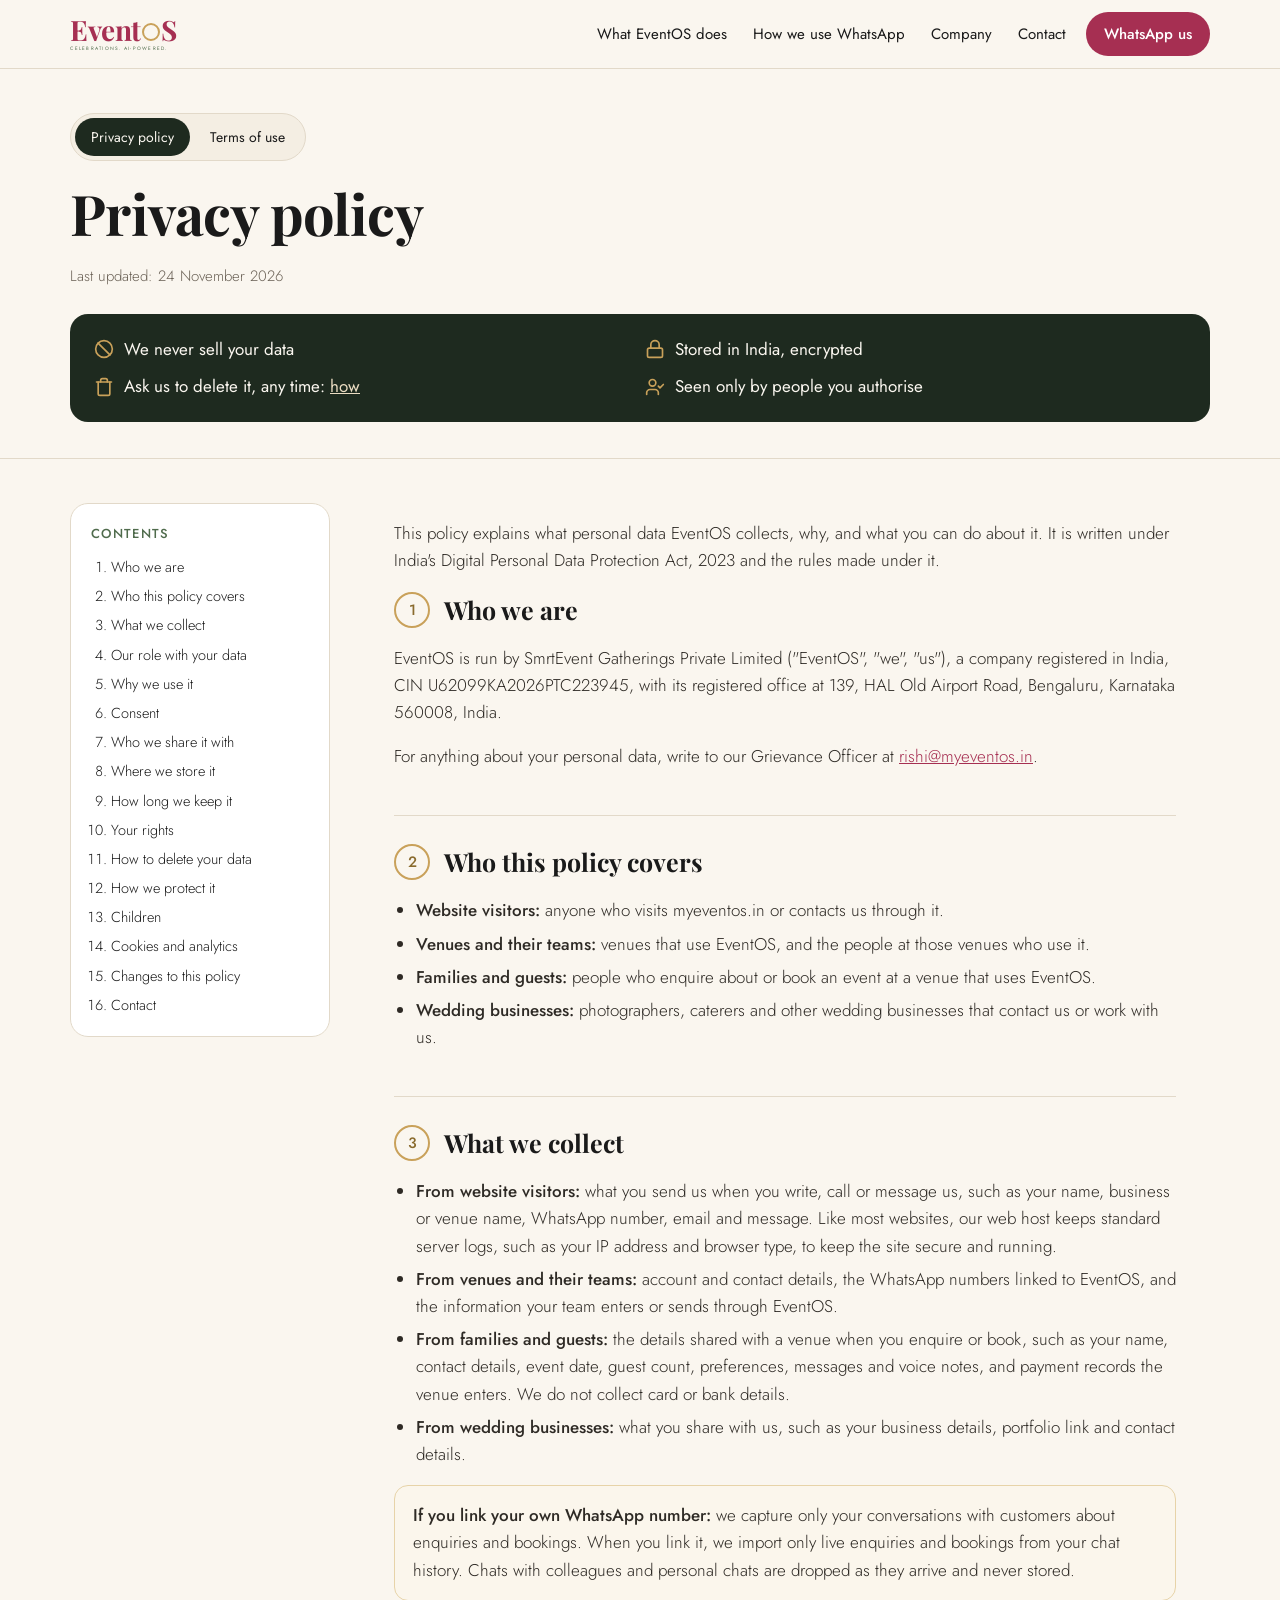
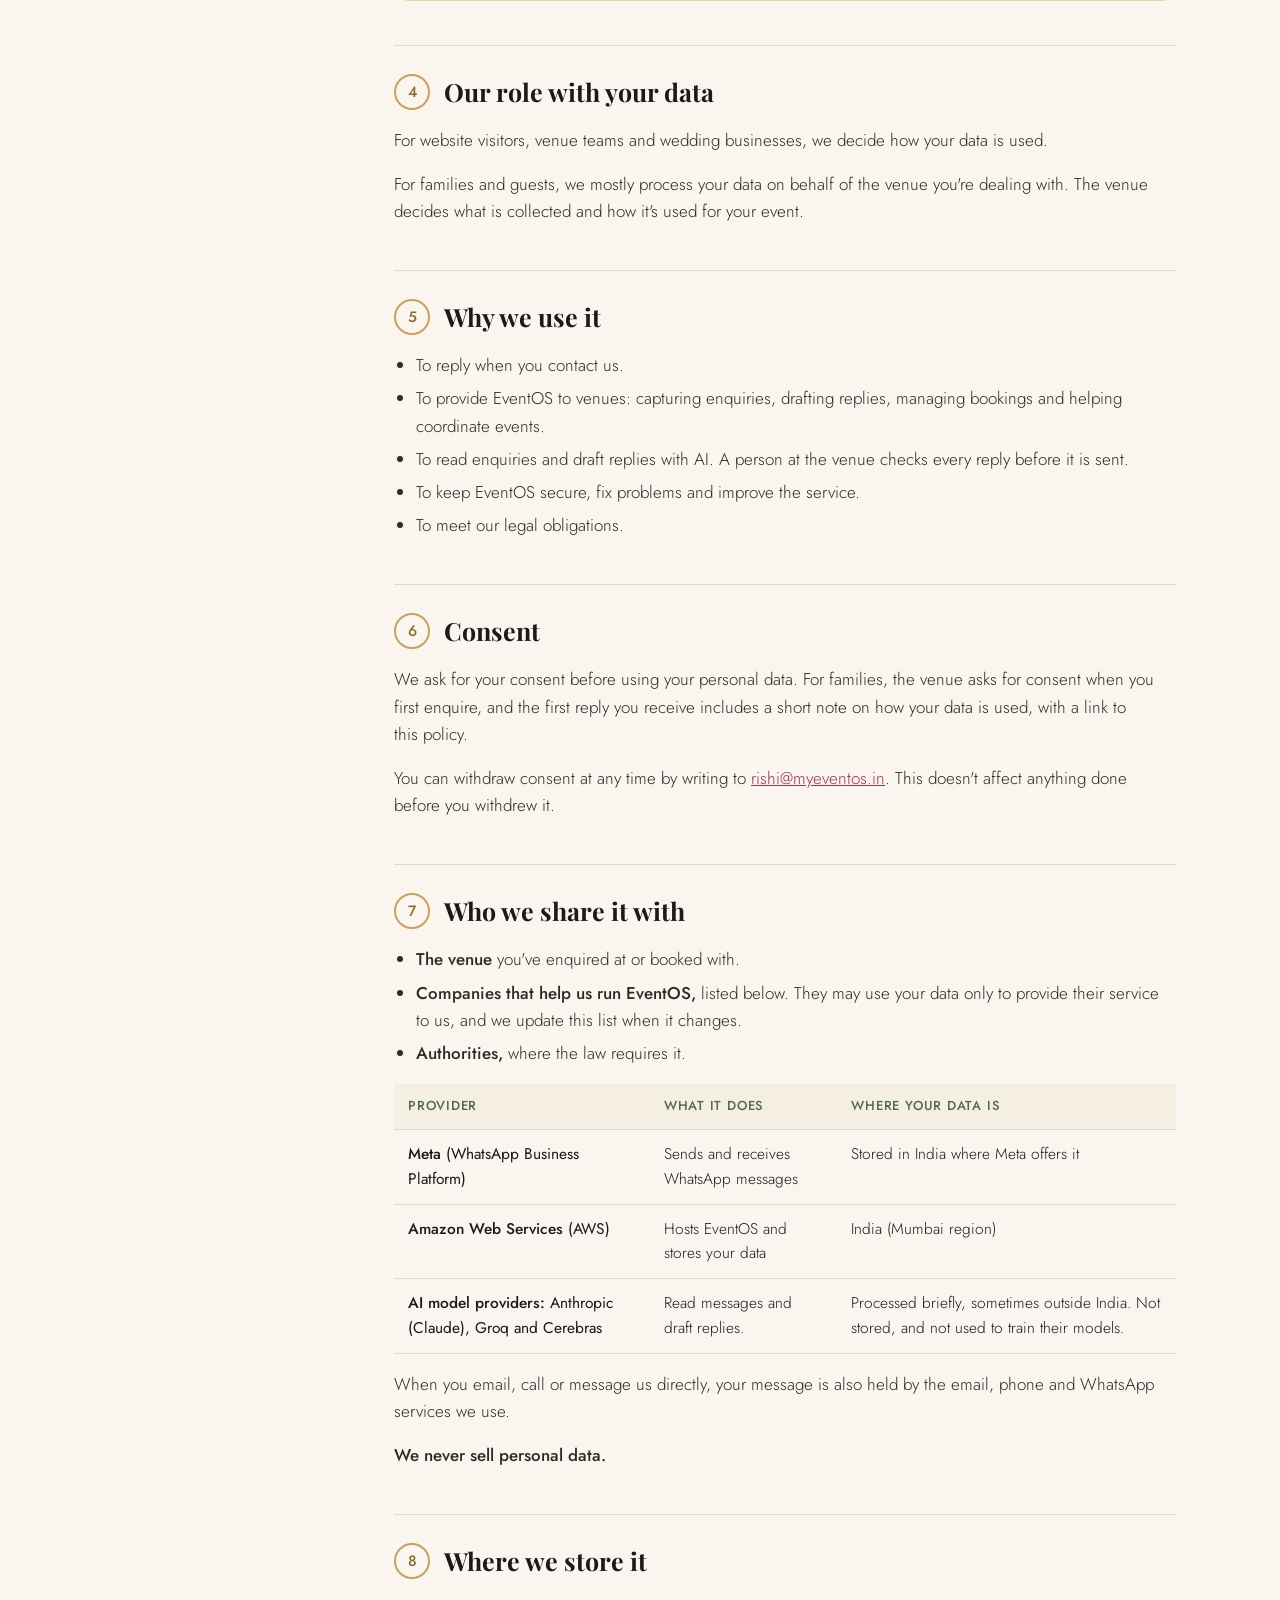
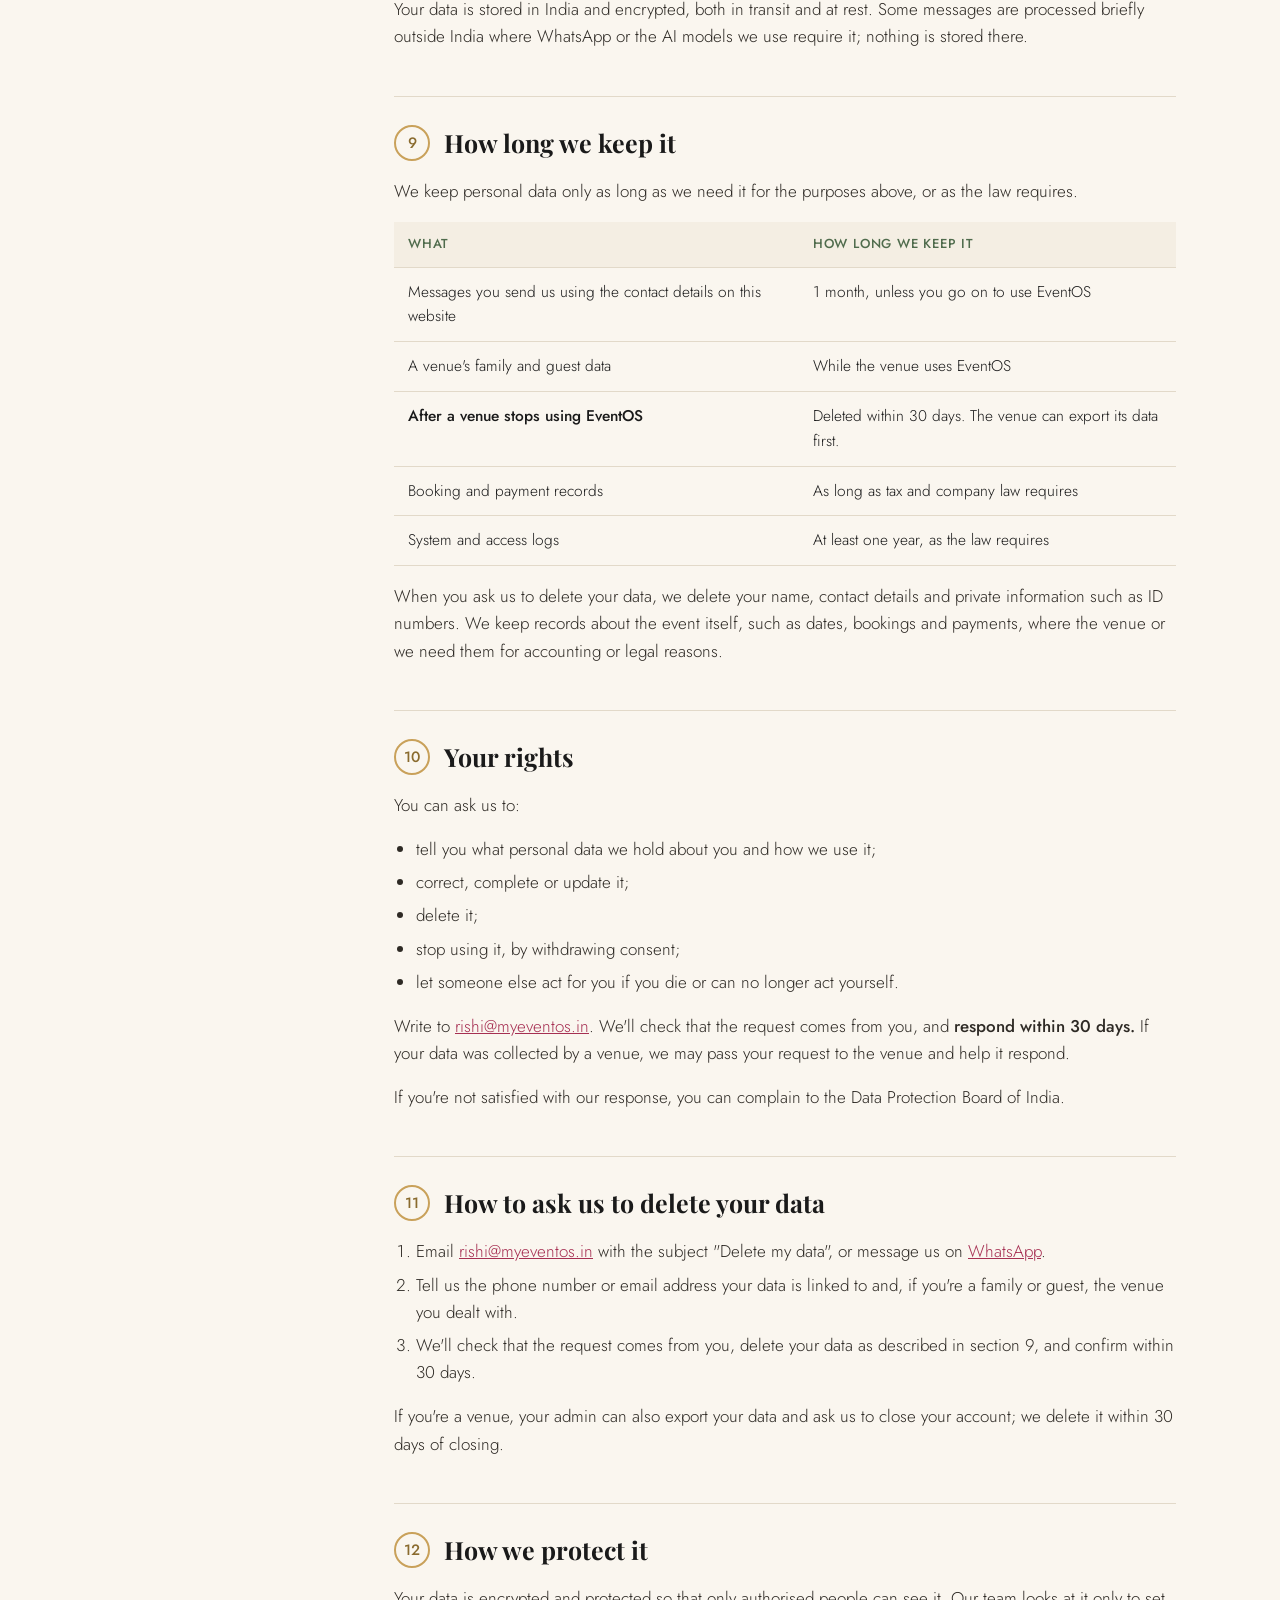
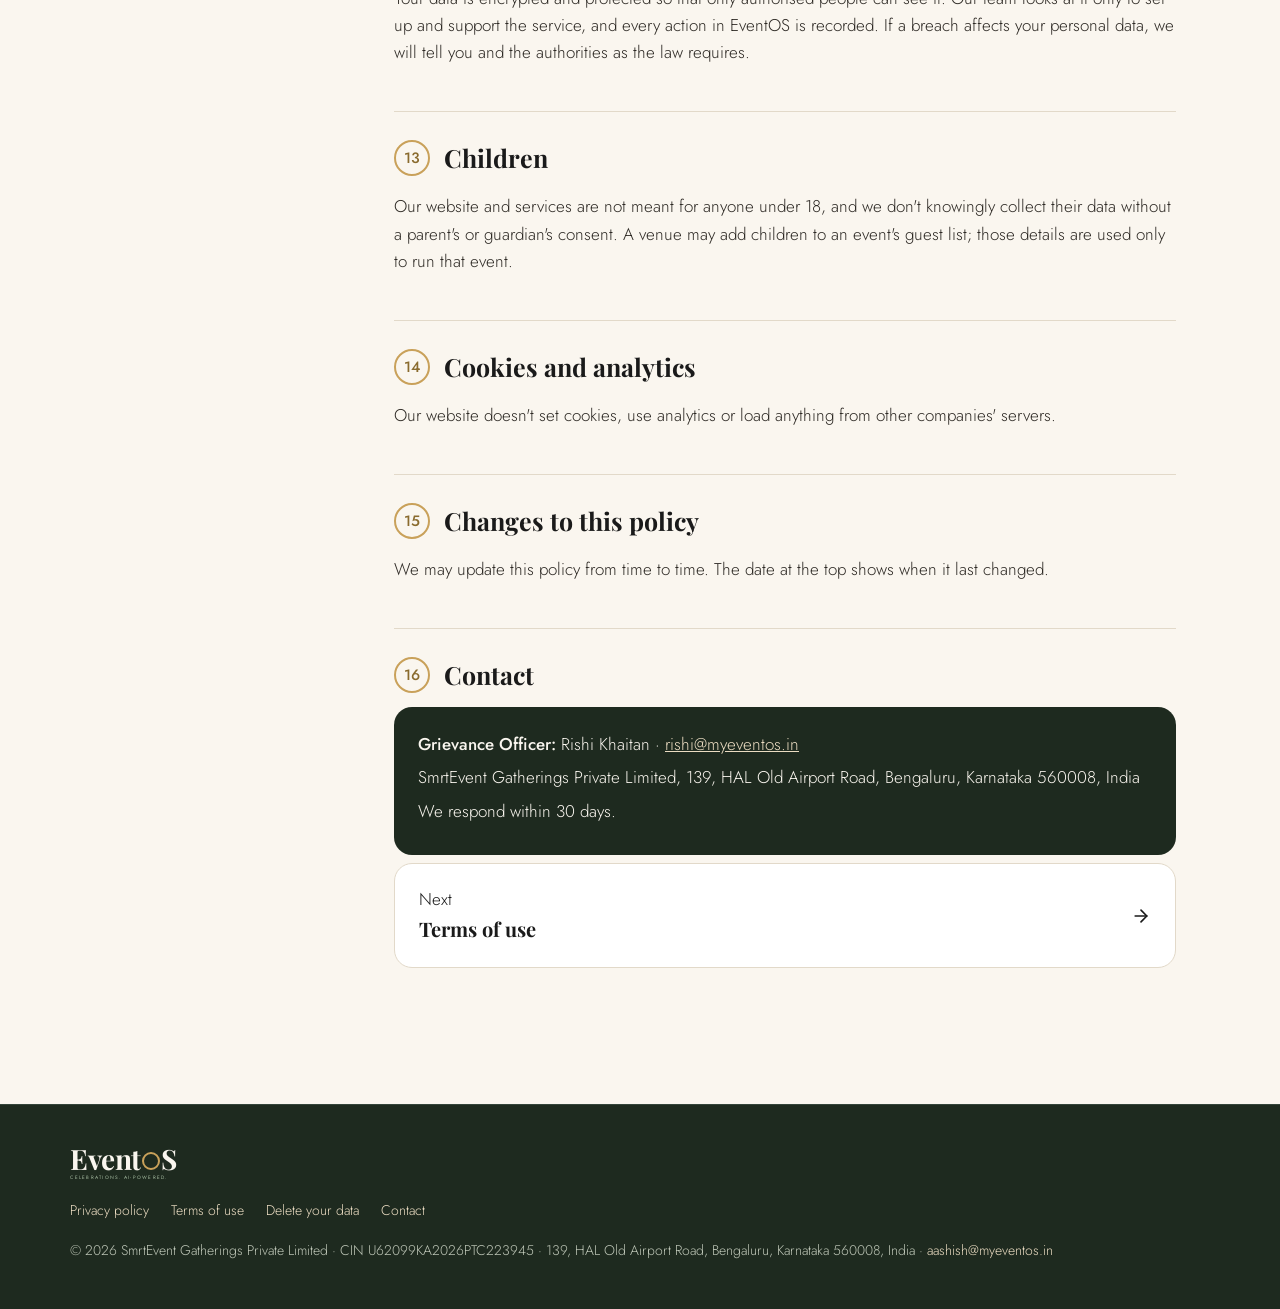
==== privacy/index.html @ e32c4abf "feat: replace the stealth page with the full company site Adds the approved site: a new home page, a" ====
<!doctype html>
<html lang="en-IN">
<head>
<meta charset="utf-8">
<meta name="viewport" content="width=device-width, initial-scale=1">
<title>Privacy policy — EventOS</title>
<meta name="description" content="How EventOS, run by SmrtEvent Gatherings Private Limited, collects, uses, stores and deletes personal data, and how to ask us to delete yours.">
<link rel="canonical" href="https://myeventos.in/privacy/">
<meta name="theme-color" content="#FAF6EF">
<meta property="og:type" content="website">
<meta property="og:site_name" content="EventOS">
<meta property="og:title" content="Privacy policy — EventOS">
<meta property="og:description" content="How EventOS, run by SmrtEvent Gatherings Private Limited, collects, uses, stores and deletes personal data, and how to ask us to delete yours.">
<meta property="og:url" content="https://myeventos.in/privacy/">
<meta property="og:image" content="https://myeventos.in/assets/share.png">
<meta property="og:image:width" content="1200">
<meta property="og:image:height" content="630">
<meta name="twitter:card" content="summary_large_image">
<link rel="icon" href="../assets/favicon.svg" type="image/svg+xml">
<link rel="icon" href="../assets/favicon-32.png" type="image/png" sizes="32x32">
<link rel="apple-touch-icon" href="../assets/apple-touch-icon.png">
<link rel="stylesheet" href="../assets/eventos.css">
</head>
<body>
<a class="skip" href="#main">Skip to content</a>
<header class="hdr">
  <div class="wrap">
    <a class="wm" href="../index.html" aria-label="EventOS home"><span class="wm-word">Event<span class="ring" aria-hidden="true"></span>S</span><span class="wm-tag">CELEBRATIONS. AI-POWERED.</span></a>
    <nav class="nav" aria-label="Main"><a href="../index.html#what">What EventOS does</a><a href="../index.html#whatsapp">How we use WhatsApp</a><a href="../index.html#company">Company</a><a href="../index.html#contact">Contact</a></nav>
    <a class="btn" href="https://wa.me/919819305574">WhatsApp us</a>
  </div>
  <nav class="mnav" aria-label="Main, small screens"><div class="wrap"><a href="../index.html#what">What EventOS does</a><a href="../index.html#whatsapp">How we use WhatsApp</a><a href="../index.html#company">Company</a><a href="../index.html#contact">Contact</a></div></nav>
</header>

<main id="main">
  <section class="lhero">
    <div class="wrap">
      <nav class="switch" aria-label="Legal pages"><a href="../privacy/index.html" aria-current="page">Privacy policy</a><a href="../terms/index.html">Terms of use</a></nav>
      <h1 class="h1">Privacy policy</h1>
      <p class="updated">Last updated: 24 November 2026</p>
      <ul class="glance" aria-label="At a glance">
        <li><svg class="i" viewBox="0 0 24 24" aria-hidden="true"><circle cx="12" cy="12" r="10"/><path d="m4.9 4.9 14.2 14.2"/></svg>We never sell your data</li>
        <li><svg class="i" viewBox="0 0 24 24" aria-hidden="true"><rect width="18" height="11" x="3" y="11" rx="2" ry="2"/><path d="M7 11V7a5 5 0 0 1 10 0v4"/></svg>Stored in India, encrypted</li>
        <li><svg class="i" viewBox="0 0 24 24" aria-hidden="true"><path d="M3 6h18"/><path d="M19 6v14c0 1-1 2-2 2H7c-1 0-2-1-2-2V6"/><path d="M8 6V4c0-1 1-2 2-2h4c1 0 2 1 2 2v2"/></svg><span>Ask us to delete it, any time: <a href="#delete" style="color:var(--sand)">how</a></span></li>
        <li><svg class="i" viewBox="0 0 24 24" aria-hidden="true"><path d="M16 21v-2a4 4 0 0 0-4-4H6a4 4 0 0 0-4 4v2"/><circle cx="9" cy="7" r="4"/><polyline points="16 11 18 13 22 9"/></svg>Seen only by people you authorise</li>
      </ul>
    </div>
  </section>

  <div class="wrap lbody">
    <nav class="toc" aria-label="Contents">
      <h2>Contents</h2>
      <ol>
        <li><a href="#who">Who we are</a></li>
        <li><a href="#covers">Who this policy covers</a></li>
        <li><a href="#collect">What we collect</a></li>
        <li><a href="#role">Our role with your data</a></li>
        <li><a href="#why">Why we use it</a></li>
        <li><a href="#consent">Consent</a></li>
        <li><a href="#share">Who we share it with</a></li>
        <li><a href="#where">Where we store it</a></li>
        <li><a href="#keep">How long we keep it</a></li>
        <li><a href="#rights">Your rights</a></li>
        <li><a href="#delete">How to delete your data</a></li>
        <li><a href="#protect">How we protect it</a></li>
        <li><a href="#children">Children</a></li>
        <li><a href="#cookies">Cookies and analytics</a></li>
        <li><a href="#changes">Changes to this policy</a></li>
        <li><a href="#contact">Contact</a></li>
      </ol>
    </nav>

    <article class="doc">
      <p>This policy explains what personal data EventOS collects, why, and what you can do about it. It is written under India's Digital Personal Data Protection Act, 2023 and the rules made under it.</p>

      <section id="who">
        <h2><span class="n">1</span>Who we are</h2>
        <p>EventOS is run by SmrtEvent Gatherings Private Limited ("EventOS", "we", "us"), a company registered in India, CIN U62099KA2026PTC223945, with its registered office at 139, HAL Old Airport Road, Bengaluru, Karnataka 560008, India.</p>
        <p>For anything about your personal data, write to our Grievance Officer at <a href="mailto:rishi@myeventos.in">rishi@myeventos.in</a>.</p>
      </section>

      <section id="covers">
        <h2><span class="n">2</span>Who this policy covers</h2>
        <ul>
          <li><b>Website visitors:</b> anyone who visits myeventos.in or contacts us through it.</li>
          <li><b>Venues and their teams:</b> venues that use EventOS, and the people at those venues who use it.</li>
          <li><b>Families and guests:</b> people who enquire about or book an event at a venue that uses EventOS.</li>
          <li><b>Wedding businesses:</b> photographers, caterers and other wedding businesses that contact us or work with us.</li>
        </ul>
      </section>

      <section id="collect">
        <h2><span class="n">3</span>What we collect</h2>
        <ul>
          <li><b>From website visitors:</b> what you send us when you write, call or message us, such as your name, business or venue name, WhatsApp number, email and message. Like most websites, our web host keeps standard server logs, such as your IP address and browser type, to keep the site secure and running.</li>
          <li><b>From venues and their teams:</b> account and contact details, the WhatsApp numbers linked to EventOS, and the information your team enters or sends through EventOS.</li>
          <li><b>From families and guests:</b> the details shared with a venue when you enquire or book, such as your name, contact details, event date, guest count, preferences, messages and voice notes, and payment records the venue enters. We do not collect card or bank details.</li>
          <li><b>From wedding businesses:</b> what you share with us, such as your business details, portfolio link and contact details.</li>
        </ul>
        <div class="note"><p style="margin:0"><b>If you link your own WhatsApp number:</b> we capture only your conversations with customers about enquiries and bookings. When you link it, we import only live enquiries and bookings from your chat history. Chats with colleagues and personal chats are dropped as they arrive and never stored.</p></div>
      </section>

      <section id="role">
        <h2><span class="n">4</span>Our role with your data</h2>
        <p>For website visitors, venue teams and wedding businesses, we decide how your data is used.</p>
        <p>For families and guests, we mostly process your data on behalf of the venue you're dealing with. The venue decides what is collected and how it's used for your event.</p>
      </section>

      <section id="why">
        <h2><span class="n">5</span>Why we use it</h2>
        <ul>
          <li>To reply when you contact us.</li>
          <li>To provide EventOS to venues: capturing enquiries, drafting replies, managing bookings and helping coordinate events.</li>
          <li>To read enquiries and draft replies with AI. A person at the venue checks every reply before it is sent.</li>
          <li>To keep EventOS secure, fix problems and improve the service.</li>
          <li>To meet our legal obligations.</li>
        </ul>
      </section>

      <section id="consent">
        <h2><span class="n">6</span>Consent</h2>
        <p>We ask for your consent before using your personal data. For families, the venue asks for consent when you first enquire, and the first reply you receive includes a short note on how your data is used, with a link to this policy.</p>
        <p>You can withdraw consent at any time by writing to <a href="mailto:rishi@myeventos.in">rishi@myeventos.in</a>. This doesn't affect anything done before you withdrew it.</p>
      </section>

      <section id="share">
        <h2><span class="n">7</span>Who we share it with</h2>
        <ul>
          <li><b>The venue</b> you've enquired at or booked with.</li>
          <li><b>Companies that help us run EventOS,</b> listed below. They may use your data only to provide their service to us, and we update this list when it changes.</li>
          <li><b>Authorities,</b> where the law requires it.</li>
        </ul>
        <table class="tbl">
          <thead><tr><th scope="col">Provider</th><th scope="col">What it does</th><th scope="col">Where your data is</th></tr></thead>
          <tbody>
            <tr><th scope="row" data-l="Provider"><b>Meta</b> (WhatsApp Business Platform)</th><td data-l="What it does">Sends and receives WhatsApp messages</td><td data-l="Where your data is">Stored in India where Meta offers it</td></tr>
            <tr><th scope="row" data-l="Provider"><b>Amazon Web Services</b> (AWS)</th><td data-l="What it does">Hosts EventOS and stores your data</td><td data-l="Where your data is">India (Mumbai region)</td></tr>
            <tr><th scope="row" data-l="Provider"><b>AI model providers:</b> Anthropic (Claude), Groq and Cerebras</th><td data-l="What it does">Read messages and draft replies.</td><td data-l="Where your data is">Processed briefly, sometimes outside India. Not stored, and not used to train their models.</td></tr>
          </tbody>
        </table>
        <p>When you email, call or message us directly, your message is also held by the email, phone and WhatsApp services we use.</p>
        <p class="hl">We never sell personal data.</p>
      </section>

      <section id="where">
        <h2><span class="n">8</span>Where we store it</h2>
        <p>Your data is stored in India and encrypted, both in transit and at rest. Some messages are processed briefly outside India where WhatsApp or the AI models we use require it; nothing is stored there.</p>
      </section>

      <section id="keep">
        <h2><span class="n">9</span>How long we keep it</h2>
        <p>We keep personal data only as long as we need it for the purposes above, or as the law requires.</p>
        <table class="tbl">
          <thead><tr><th scope="col">What</th><th scope="col">How long we keep it</th></tr></thead>
          <tbody>
            <tr><td data-l="What">Messages you send us using the contact details on this website</td><td data-l="How long">1 month, unless you go on to use EventOS</td></tr>
            <tr><td data-l="What">A venue's family and guest data</td><td data-l="How long">While the venue uses EventOS</td></tr>
            <tr><td data-l="What"><b>After a venue stops using EventOS</b></td><td data-l="How long">Deleted within 30 days. The venue can export its data first.</td></tr>
            <tr><td data-l="What">Booking and payment records</td><td data-l="How long">As long as tax and company law requires</td></tr>
            <tr><td data-l="What">System and access logs</td><td data-l="How long">At least one year, as the law requires</td></tr>
          </tbody>
        </table>
        <p>When you ask us to delete your data, we delete your name, contact details and private information such as ID numbers. We keep records about the event itself, such as dates, bookings and payments, where the venue or we need them for accounting or legal reasons.</p>
      </section>

      <section id="rights">
        <h2><span class="n">10</span>Your rights</h2>
        <p>You can ask us to:</p>
        <ul>
          <li>tell you what personal data we hold about you and how we use it;</li>
          <li>correct, complete or update it;</li>
          <li>delete it;</li>
          <li>stop using it, by withdrawing consent;</li>
          <li>let someone else act for you if you die or can no longer act yourself.</li>
        </ul>
        <p>Write to <a href="mailto:rishi@myeventos.in">rishi@myeventos.in</a>. We'll check that the request comes from you, and <b>respond within 30 days.</b> If your data was collected by a venue, we may pass your request to the venue and help it respond.</p>
        <p>If you're not satisfied with our response, you can complain to the Data Protection Board of India.</p>
      </section>

      <section id="delete">
        <h2><span class="n">11</span>How to ask us to delete your data</h2>
        <ol>
          <li>Email <a href="mailto:rishi@myeventos.in?subject=Delete%20my%20data">rishi@myeventos.in</a> with the subject "Delete my data", or message us on <a href="https://wa.me/919819305574">WhatsApp</a>.</li>
          <li>Tell us the phone number or email address your data is linked to and, if you're a family or guest, the venue you dealt with.</li>
          <li>We'll check that the request comes from you, delete your data as described in section 9, and confirm within 30 days.</li>
        </ol>
        <p>If you're a venue, your admin can also export your data and ask us to close your account; we delete it within 30 days of closing.</p>
      </section>

      <section id="protect">
        <h2><span class="n">12</span>How we protect it</h2>
        <p>Your data is encrypted and protected so that only authorised people can see it. Our team looks at it only to set up and support the service, and every action in EventOS is recorded. If a breach affects your personal data, we will tell you and the authorities as the law requires.</p>
      </section>

      <section id="children">
        <h2><span class="n">13</span>Children</h2>
        <p>Our website and services are not meant for anyone under 18, and we don't knowingly collect their data without a parent's or guardian's consent. A venue may add children to an event's guest list; those details are used only to run that event.</p>
      </section>

      <section id="cookies">
        <h2><span class="n">14</span>Cookies and analytics</h2>
        <p>Our website doesn't set cookies, use analytics or load anything from other companies' servers.</p>
      </section>

      <section id="changes">
        <h2><span class="n">15</span>Changes to this policy</h2>
        <p>We may update this policy from time to time. The date at the top shows when it last changed.</p>
      </section>

      <section id="contact">
        <h2><span class="n">16</span>Contact</h2>
        <div class="contact-card">
          <p><b>Grievance Officer:</b> Rishi Khaitan · <a href="mailto:rishi@myeventos.in">rishi@myeventos.in</a></p>
          <p>SmrtEvent Gatherings Private Limited, 139, HAL Old Airport Road, Bengaluru, Karnataka 560008, India</p>
          <p>We respond within 30 days.</p>
        </div>
        <a class="next" href="../terms/index.html"><span>Next<br><b>Terms of use</b></span><svg class="i" viewBox="0 0 24 24" aria-hidden="true"><path d="M5 12h14"/><path d="m12 5 7 7-7 7"/></svg></a>
      </section>
    </article>
  </div>
</main>

<footer class="ftr">
  <div class="wrap">
    <a class="wm" href="../index.html" aria-label="EventOS home"><span class="wm-word">Event<span class="ring" aria-hidden="true"></span>S</span><span class="wm-tag">CELEBRATIONS. AI-POWERED.</span></a>
    <nav aria-label="Legal"><a href="../privacy/index.html">Privacy policy</a><a href="../terms/index.html">Terms of use</a><a href="../privacy/index.html#delete">Delete your data</a><a href="../index.html#contact">Contact</a></nav>
    <p class="legal">© 2026 SmrtEvent Gatherings Private Limited · CIN U62099KA2026PTC223945 · 139, HAL Old Airport Road, Bengaluru, Karnataka 560008, India · <a href="mailto:aashish@myeventos.in">aashish@myeventos.in</a></p>
  </div>
</footer>
</body>
</html>
---- assets/eventos.css ----
/* EventOS minimal site (Meta verification version), 24 Nov 2026.
   Brand: eventos-brand skill. Components follow the approved Website v2 design. */
/* Brand fonts, self-hosted (SIL Open Font License 1.1; licences in assets/fonts) */
@font-face{font-family:"Jost";font-style:normal;font-weight:300;font-display:swap;src:url(fonts/jost-latin-300-normal.woff2) format("woff2")}
@font-face{font-family:"Jost";font-style:normal;font-weight:400;font-display:swap;src:url(fonts/jost-latin-400-normal.woff2) format("woff2")}
@font-face{font-family:"Jost";font-style:normal;font-weight:500;font-display:swap;src:url(fonts/jost-latin-500-normal.woff2) format("woff2")}
@font-face{font-family:"Playfair Display";font-style:normal;font-weight:700;font-display:swap;src:url(fonts/playfair-display-latin-700-normal.woff2) format("woff2")}
@font-face{font-family:"Playfair Display";font-style:italic;font-weight:700;font-display:swap;src:url(fonts/playfair-display-latin-700-italic.woff2) format("woff2")}
:root{--rose:#A62F52;--rose-press:#8A2744;--forest:#1E2A1F;--gold:#C9A15A;--gold-deep:#8A6B2E;--cream:#FAF6EF;--tint:#F4EEE3;--sage-deep:#4F6B4C;--sage-light:#A9BFA4;--ink:#1A1A1A;--stone:#6B6257;--stone-light:#BFC7B8;--border:#E2D9C9;--sand:#EBDCC2;--raised:#2C3B2C}
*{box-sizing:border-box}
html{scroll-behavior:smooth;scroll-padding-top:84px}
body{margin:0;background:var(--cream);color:var(--ink);font-family:Jost,system-ui,sans-serif;font-weight:300;font-size:17px;line-height:1.6;-webkit-font-smoothing:antialiased}
a{color:var(--rose)}a:hover{color:var(--rose-press)}
a:focus-visible,button:focus-visible{outline:3px solid var(--rose);outline-offset:3px}
b,strong{font-weight:500}
h1,h2,h3{text-wrap:balance}p{text-wrap:pretty}
.wrap{max-width:1180px;margin:0 auto;padding:0 20px}
.skip{position:absolute;left:-999px;top:8px;background:var(--forest);color:var(--cream);padding:10px 14px;border-radius:8px;z-index:200}
.skip:focus{left:8px}
.i{width:20px;height:20px;fill:none;stroke:currentColor;stroke-width:2;stroke-linecap:round;stroke-linejoin:round;flex:none}
.i16{width:16px;height:16px}

/* header and lockup (proportions from lockup-rose-tagline.svg) */
.hdr{position:sticky;top:0;z-index:100;background:rgba(250,246,239,.96);border-bottom:1px solid var(--border);backdrop-filter:blur(6px)}
.hdr .wrap{display:flex;align-items:center;gap:20px;min-height:68px}
.wm{display:inline-flex;flex-direction:column;align-items:flex-start;font-size:28px;text-decoration:none}
.wm-word{font-family:"Playfair Display",Georgia,serif;font-weight:700;font-size:1em;line-height:1;letter-spacing:-.015em;color:var(--rose);white-space:nowrap}
.wm .ring{display:inline-block;width:.658em;height:.658em;border:.105em solid var(--gold);border-radius:50%;margin:0 .039em;vertical-align:baseline}
.wm-tag{margin-top:.538em;padding-left:.058em;font-weight:400;font-size:.173em;line-height:1;letter-spacing:.26em;color:var(--sage-deep);white-space:nowrap}
.nav{display:none;gap:26px;margin-left:auto}
.nav a{color:var(--ink);text-decoration:none;font-weight:400;font-size:15px}
.nav a:hover{color:var(--rose)}
.btn{display:inline-flex;align-items:center;justify-content:center;gap:8px;min-height:44px;padding:0 18px;border-radius:999px;background:var(--rose);color:#fff;text-decoration:none;font-weight:500;font-size:15px;white-space:nowrap}
.btn:hover{background:var(--rose-press);color:#fff}
.hdr .btn{margin-left:auto}
.btn-lg{min-height:52px;padding:0 28px;font-size:16px}
.btn-ghost{background:transparent;color:var(--rose);border:1.5px solid var(--rose)}
.btn-ghost:hover{background:#FBEFF3;color:var(--rose-press)}
.btn-sand{background:var(--sand);color:var(--forest)}.btn-sand:hover{background:#fff;color:var(--forest)}
@media (min-width:900px){.nav{display:flex}.hdr .btn{margin-left:0}}

/* type */
.eyebrow{display:inline-flex;align-items:center;gap:10px;margin:0 0 22px;padding:9px 16px 9px 12px;border:1px solid var(--border);border-radius:999px;background:var(--tint);font-weight:500;font-size:12.5px;line-height:1.2;letter-spacing:.1em;text-transform:uppercase;color:var(--forest)}
.eyebrow::before{content:"";width:12px;height:12px;flex:none;border:2.5px solid var(--gold);border-radius:50%}
.h1{margin:0 0 20px;font-family:"Playfair Display",Georgia,serif;font-weight:700;font-size:38px;line-height:1.08;letter-spacing:-.01em}
.h2{margin:0 0 16px;font-family:"Playfair Display",Georgia,serif;font-weight:700;font-size:29px;line-height:1.15}
.it{font-style:italic;color:var(--rose)}
.dark .it{color:var(--sand)}
.sub,.lead{margin:0 0 28px;font-size:18px;line-height:1.58;max-width:36em;color:var(--stone)}
.sub b,.lead b{color:var(--gold-deep)}
@media (min-width:900px){.h1{font-size:56px}.h2{font-size:40px}}

/* hero */
.hero{padding:44px 0 64px}
.hero-grid{display:grid;gap:44px;align-items:center}
.ctas{display:flex;flex-wrap:wrap;gap:12px}
.under{margin:16px 0 0;font-size:14.5px;color:var(--stone)}
@media (min-width:980px){.hero{padding:72px 0 96px}.hero-grid{grid-template-columns:minmax(0,1.05fr) minmax(0,.95fr);gap:64px}}

/* illustrative WhatsApp phone on a forest panel */
.stage{position:relative;padding:34px 20px;border-radius:24px;background:var(--forest);overflow:hidden;display:flex;justify-content:center}
.stage::before,.stage::after{content:"";position:absolute;border:1px solid rgba(201,161,90,.22);border-radius:50%}
.stage::before{width:520px;height:520px;left:50%;top:50%;transform:translate(-50%,-50%)}
.stage::after{width:380px;height:380px;left:50%;top:50%;transform:translate(-50%,-50%);border-style:dashed}
.ph{position:relative;z-index:1;width:300px;max-width:100%;padding:9px;border-radius:40px;background:#0F1410;box-shadow:0 24px 48px rgba(0,0,0,.35)}
.ph-in{border-radius:32px;overflow:hidden;background:#EFEAE2;font-family:system-ui,-apple-system,"Segoe UI",Roboto,sans-serif;font-weight:400;color:#111B21}
.wa-h{display:flex;align-items:center;gap:10px;padding:16px 12px 10px;background:#fff;border-bottom:1px solid #E9E4DC}
.wa-av{width:34px;height:34px;flex:none;border-radius:50%;background:var(--forest);display:grid;place-items:center}
.wa-av span{width:16px;height:16px;border:3px solid var(--gold);border-radius:50%}
.wa-n{font-size:14px;font-weight:600}.wa-s{font-size:11px;color:#5B6B73}
.wa-body{display:flex;flex-direction:column;gap:6px;padding:12px 10px 16px}
.b{max-width:90%;padding:8px 9px 6px;border-radius:10px;background:#fff;font-size:12.5px;line-height:1.45}
.b.out{align-self:flex-end;background:#D9FDD3}
.b .t{margin-top:2px;font-size:10px;color:#5B6B73;text-align:right}
.b ul{margin:4px 0 0;padding-left:16px}
.b .lbl{display:flex;align-items:center;gap:6px;font-weight:600}
.ring-s{width:10px;height:10px;flex:none;border:2.5px solid var(--gold);border-radius:50%}
.cap{margin:12px 0 0;font-size:13.5px;color:var(--stone)}

/* sections */
.sec{padding:64px 0}
.sec.tint{background:var(--tint);border-top:1px solid var(--border);border-bottom:1px solid var(--border)}
.sec-hd{max-width:46em;margin-bottom:36px}
@media (min-width:900px){.sec{padding:96px 0}}
.cards{display:grid;gap:16px;margin:0;padding:0;list-style:none}
.card{display:flex;flex-direction:column;gap:10px;padding:26px 24px;border:1px solid var(--border);border-radius:20px;background:#fff}
.card h3{margin:0;font-family:"Playfair Display",Georgia,serif;font-weight:700;font-size:21px;line-height:1.25}
.card h3::after{content:"";display:block;width:32px;height:2px;margin-top:12px;background:var(--gold)}
.card p{margin:0;color:var(--stone);font-size:16px}
.ic{width:44px;height:44px;border:2px solid var(--gold);border-radius:50%;display:grid;place-items:center;color:var(--gold-deep)}
@media (min-width:760px){.cards.c3{grid-template-columns:repeat(3,minmax(0,1fr))}.cards.c2{grid-template-columns:repeat(2,minmax(0,1fr))}}

/* seven steps */
.steps{display:grid;gap:0;margin:0;padding:0;list-style:none;counter-reset:s;border-top:1px solid var(--border)}
.steps li{display:grid;grid-template-columns:44px minmax(0,1fr);gap:16px;align-items:baseline;padding:16px 0;border-bottom:1px solid var(--border);counter-increment:s}
.steps li::before{content:counter(s);width:32px;height:32px;border:2px solid var(--gold);border-radius:50%;display:grid;place-items:center;font-weight:500;font-size:14px;color:var(--gold-deep)}
.steps b{font-weight:500}
.steps span{color:var(--stone)}
@media (min-width:900px){.steps{grid-template-columns:repeat(2,minmax(0,1fr));column-gap:56px}}

/* WhatsApp use */
.wa-grid{display:grid;gap:40px}
@media (min-width:980px){.wa-grid{grid-template-columns:minmax(0,.8fr) minmax(0,1.2fr);gap:72px}}
.use{display:grid;gap:0;margin:0;padding:0;list-style:none}
.use li{display:grid;grid-template-columns:44px minmax(0,1fr);gap:16px;padding:20px 0;border-bottom:1px solid var(--border)}
.use li:first-child{padding-top:0}
.use h3{margin:0 0 4px;font-weight:500;font-size:18px;line-height:1.35}
.use p{margin:0;color:var(--stone);font-size:16px}

/* trust strip */
.strip{display:flex;flex-wrap:wrap;gap:12px 28px;margin:0;padding:22px 24px;list-style:none;border-radius:18px;background:var(--raised);color:var(--cream);font-weight:400;font-size:15px}
.strip li{display:flex;align-items:center;gap:10px}
.strip .i{color:var(--gold)}

/* dark band: company and contact */
.dark{background:var(--forest);color:var(--cream)}
.dark .lead{color:var(--stone-light)}
.dark a{color:var(--sand)}.dark a:hover{color:#fff}
.dark a.btn-sand,.dark a.btn-sand:hover{color:var(--forest)}
.co-grid{display:grid;gap:24px;margin-top:12px}
@media (min-width:900px){.co-grid{grid-template-columns:repeat(2,minmax(0,1fr))}}
.panel{padding:28px;border-radius:20px;background:var(--raised)}
.panel h3{margin:0 0 14px;font-family:"Playfair Display",Georgia,serif;font-weight:700;font-size:22px;color:var(--cream)}
.dl{display:grid;gap:12px;margin:0}
.dl div{display:grid;gap:2px}
.dl dt{font-size:13px;letter-spacing:.08em;text-transform:uppercase;color:var(--sage-light);font-weight:400}
.dl dd{margin:0;color:var(--cream)}
.dark .ctas{margin-top:22px}

/* footer */
.ftr{padding:40px 0 48px;background:var(--forest);color:var(--stone-light);border-top:1px solid #34443A;font-size:14px}
.ftr .wrap{display:grid;gap:18px}
.ftr .wm-word{color:var(--cream)}.ftr .wm-tag{color:var(--sage-light)}
.ftr nav{display:flex;flex-wrap:wrap;gap:8px 22px}
.ftr a{color:var(--sand);text-decoration:none}.ftr a:hover{color:#fff;text-decoration:underline}
.legal{margin:0;line-height:1.6}

/* legal pages */
.lhero{padding:44px 0 36px;border-bottom:1px solid var(--border)}
.switch{display:inline-flex;gap:4px;padding:4px;margin-bottom:22px;border:1px solid var(--border);border-radius:999px;background:var(--tint)}
.switch a{padding:8px 16px;border-radius:999px;text-decoration:none;color:var(--ink);font-weight:400;font-size:14px}
.switch a[aria-current="page"]{background:var(--forest);color:var(--cream)}
.updated{margin:0;color:var(--stone);font-size:15px}
.glance{display:grid;gap:10px;margin:26px 0 0;padding:22px 24px;list-style:none;border-radius:18px;background:var(--forest);color:var(--cream)}
.glance li{display:flex;align-items:center;gap:10px;font-weight:400}
.glance .i{color:var(--gold)}
@media (min-width:760px){.glance{grid-template-columns:repeat(2,minmax(0,1fr))}}
.lbody{display:grid;gap:40px;padding-top:44px;padding-bottom:80px}
@media (min-width:1000px){.lbody{grid-template-columns:260px minmax(0,1fr);gap:64px}}
.toc{align-self:start;padding:20px;border:1px solid var(--border);border-radius:18px;background:#fff;font-size:14.5px}
@media (min-width:1000px){.toc{position:sticky;top:92px}}
.toc h2{margin:0 0 10px;font-size:13px;letter-spacing:.1em;text-transform:uppercase;font-weight:500;color:var(--sage-deep)}
.toc ol{margin:0;padding-left:20px;display:grid;gap:6px}
.toc a{color:var(--ink);text-decoration:none}.toc a:hover{color:var(--rose)}
.doc{max-width:46em}
.doc section{padding-bottom:28px;margin-bottom:28px;border-bottom:1px solid var(--border)}
.doc section:last-child{border-bottom:0}
.doc h2{display:flex;align-items:center;gap:14px;margin:0 0 14px;font-family:"Playfair Display",Georgia,serif;font-weight:700;font-size:25px;line-height:1.2}
.doc h2 .n{width:36px;height:36px;flex:none;border:2px solid var(--gold);border-radius:50%;display:grid;place-items:center;font-family:Jost,system-ui,sans-serif;font-weight:500;font-size:15px;color:var(--gold-deep)}
.doc p,.doc li{color:#2E2A25}
.doc ul,.doc ol{padding-left:22px}
.doc li{margin-bottom:6px}
.note{margin:16px 0;padding:16px 18px;border-radius:14px;background:#FBF6EC;border:1px solid #E7D3A8}
.hl{font-weight:500;color:var(--gold-deep)}
.tbl{width:100%;border-collapse:collapse;margin:16px 0;font-size:15.5px}
.tbl th,.tbl td{padding:12px 14px;text-align:left;vertical-align:top;border-bottom:1px solid var(--border)}
.tbl thead th{font-weight:500;font-size:13px;letter-spacing:.06em;text-transform:uppercase;color:var(--sage-deep);background:var(--tint)}
@media (max-width:640px){.tbl thead{display:none}.tbl tr{display:grid;padding:10px 0;border-bottom:1px solid var(--border)}.tbl th,.tbl td{border:0;padding:4px 0}.tbl td::before{content:attr(data-l);display:block;font-size:12px;letter-spacing:.06em;text-transform:uppercase;color:var(--sage-deep)}}
.contact-card{padding:24px;border-radius:18px;background:var(--forest);color:var(--cream)}
.contact-card p{color:var(--cream);margin:0 0 6px}
.contact-card a{color:var(--sand)}
.next{display:flex;justify-content:space-between;align-items:center;gap:16px;margin-top:8px;padding:22px 24px;border:1px solid var(--border);border-radius:18px;background:#fff;text-decoration:none;color:var(--ink)}
.next:hover{border-color:var(--rose)}
.next b{font-family:"Playfair Display",Georgia,serif;font-weight:700;font-size:20px}

/* small-screen navigation: one scrollable row under the header */
.mnav{border-top:1px solid var(--border)}
.mnav .wrap{display:flex;gap:22px;overflow-x:auto;scrollbar-width:none;-webkit-overflow-scrolling:touch}
.mnav .wrap::-webkit-scrollbar{display:none}
.mnav a{flex:none;display:inline-flex;align-items:center;min-height:44px;color:var(--ink);text-decoration:none;font-weight:400;font-size:14.5px;white-space:nowrap}
.mnav a:hover{color:var(--rose)}
@media (min-width:900px){.mnav{display:none}}
@media (max-width:899px){html{scroll-padding-top:126px}}
@media (max-width:420px){.wm{font-size:24px}.hdr .btn{padding:0 14px;font-size:14px}}
@media (prefers-reduced-motion:reduce){html{scroll-behavior:auto}}

/* approved design rule: the italic headline phrase sits on its own line */
.h1 .it,.h2 .it{display:block}
.tbl tbody th{font-weight:400}
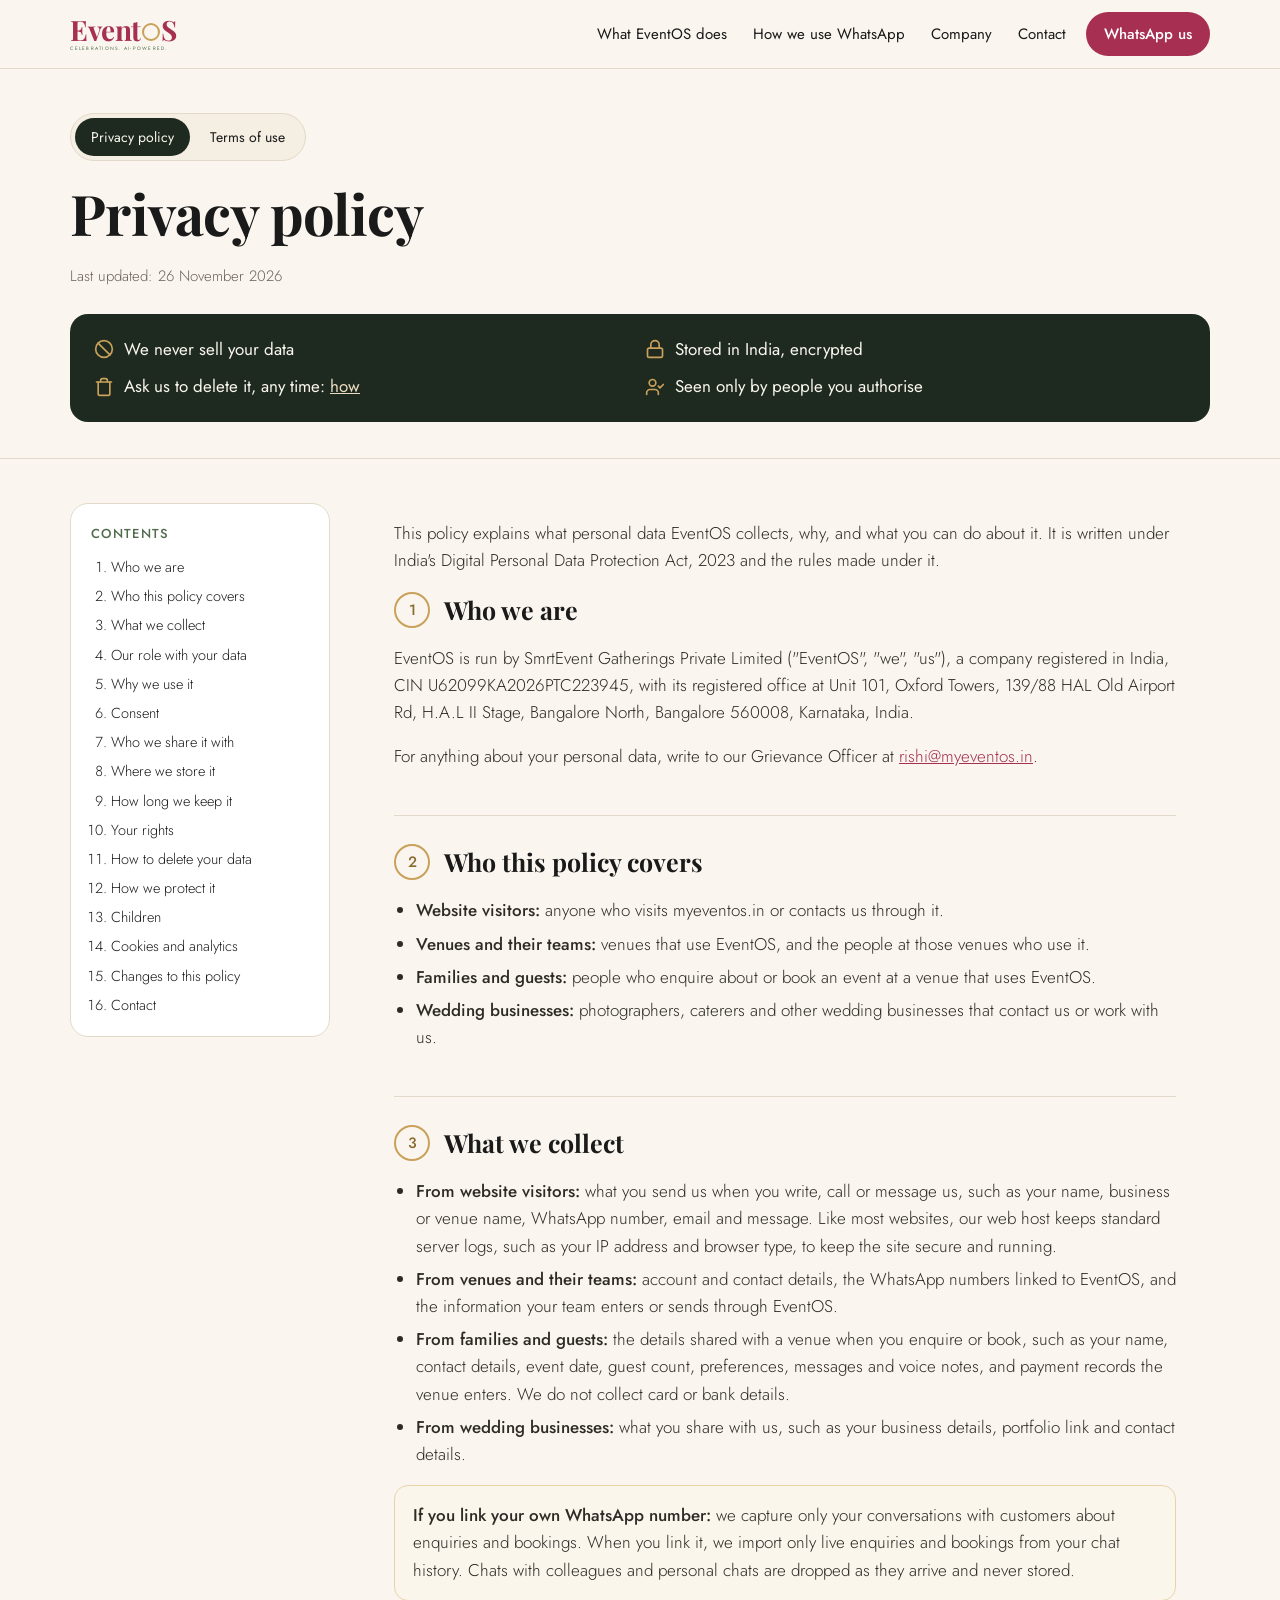
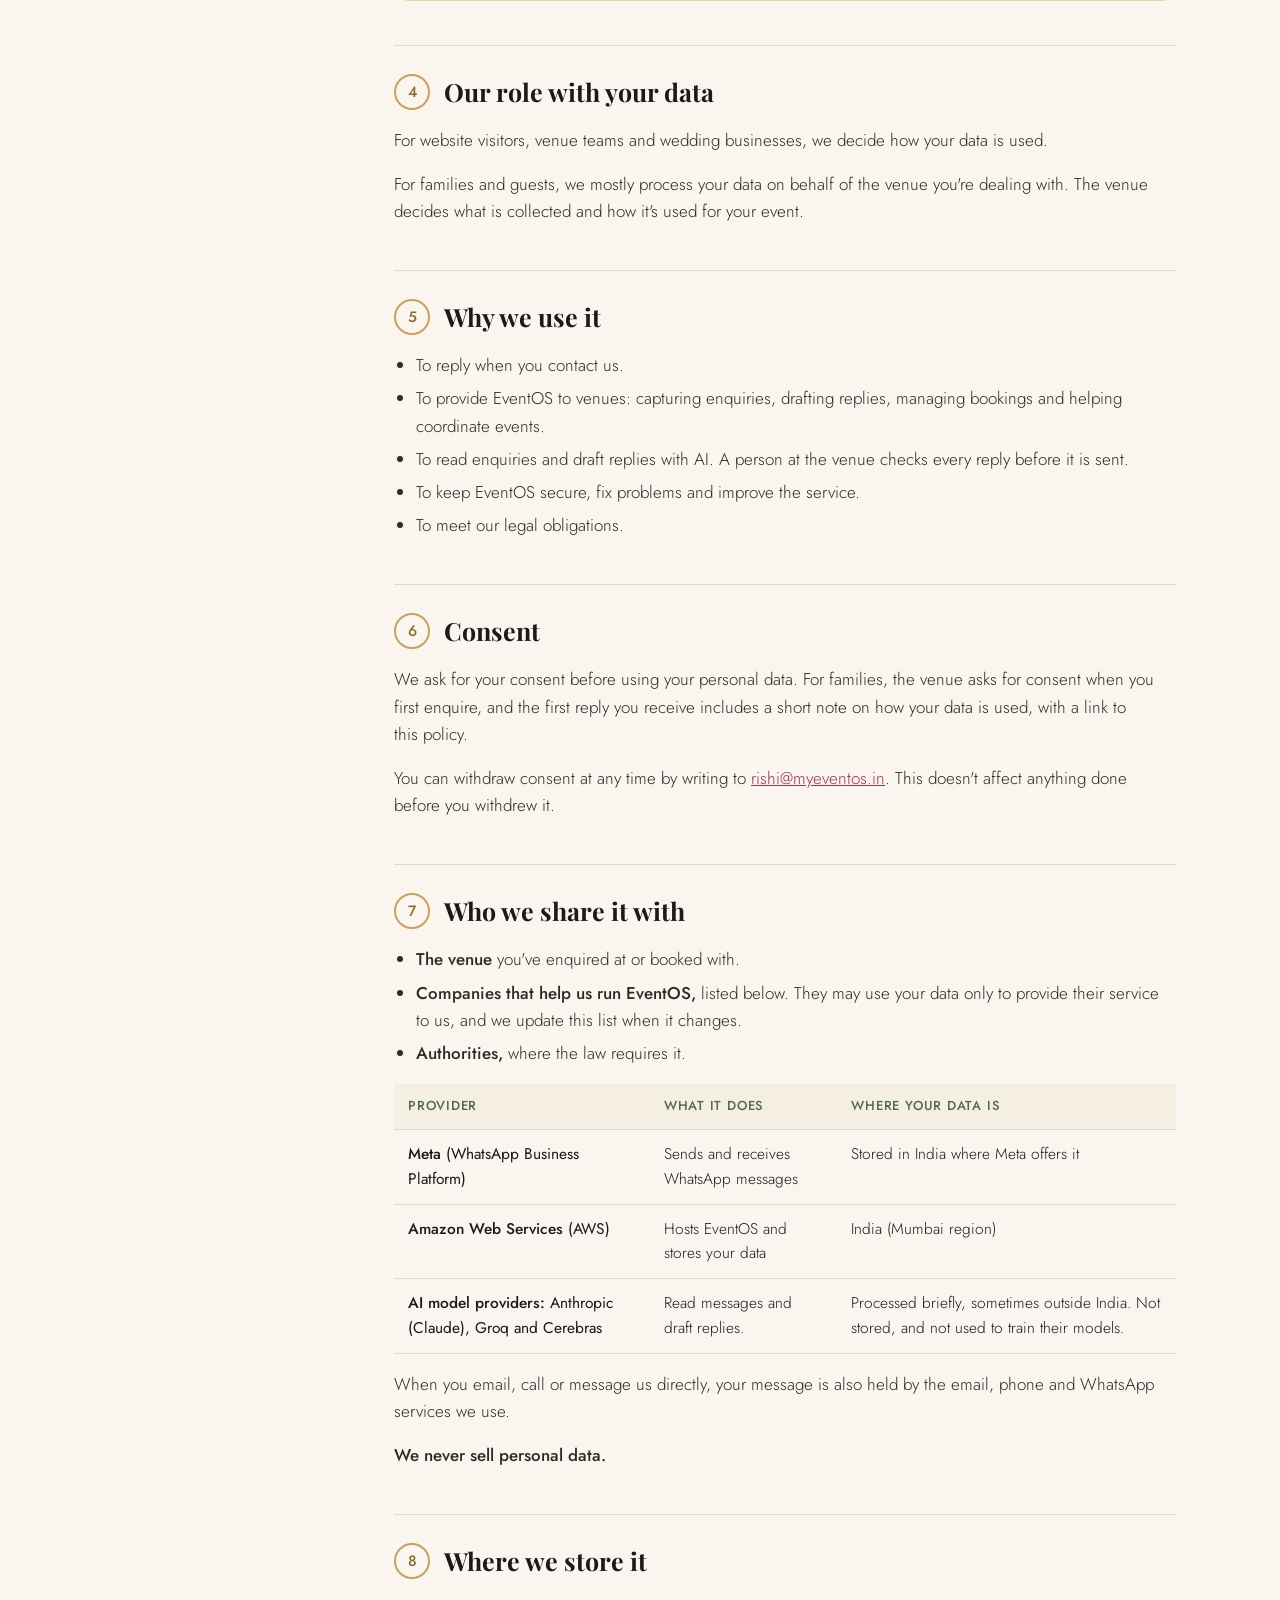
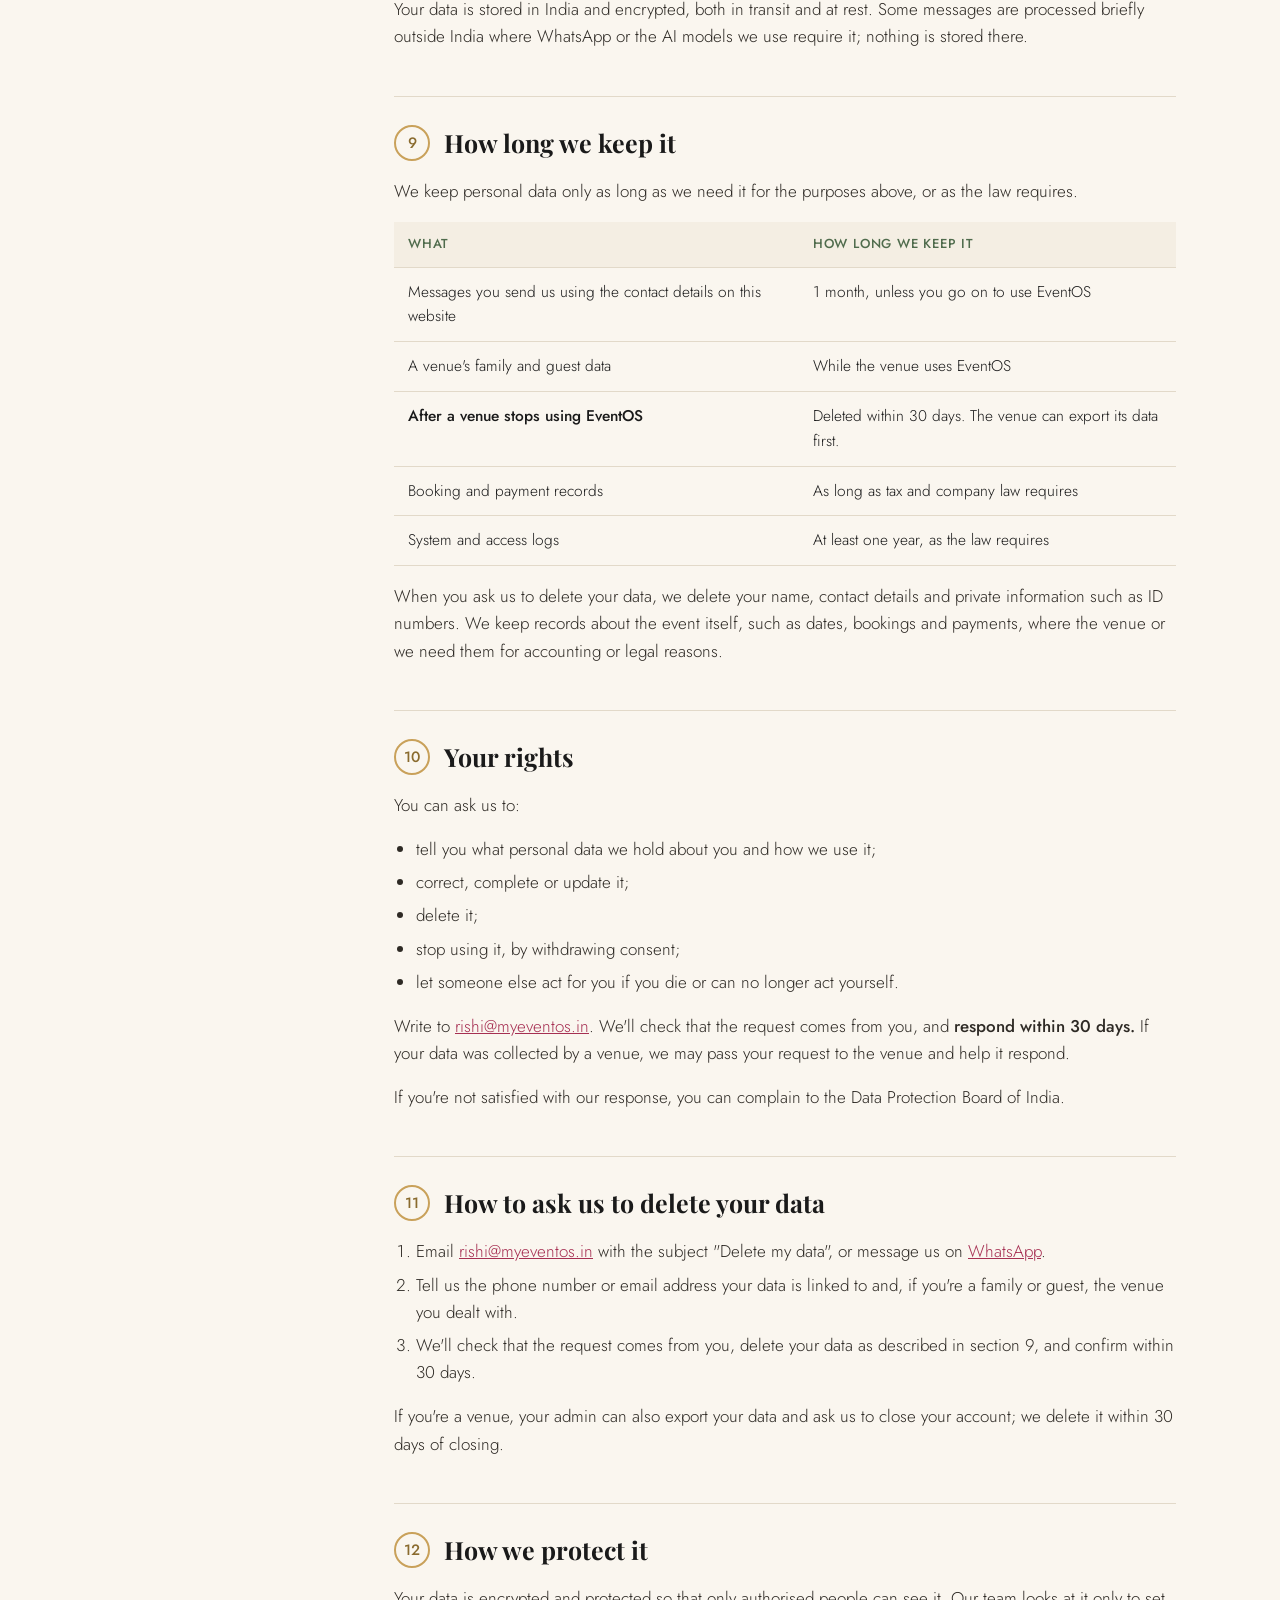
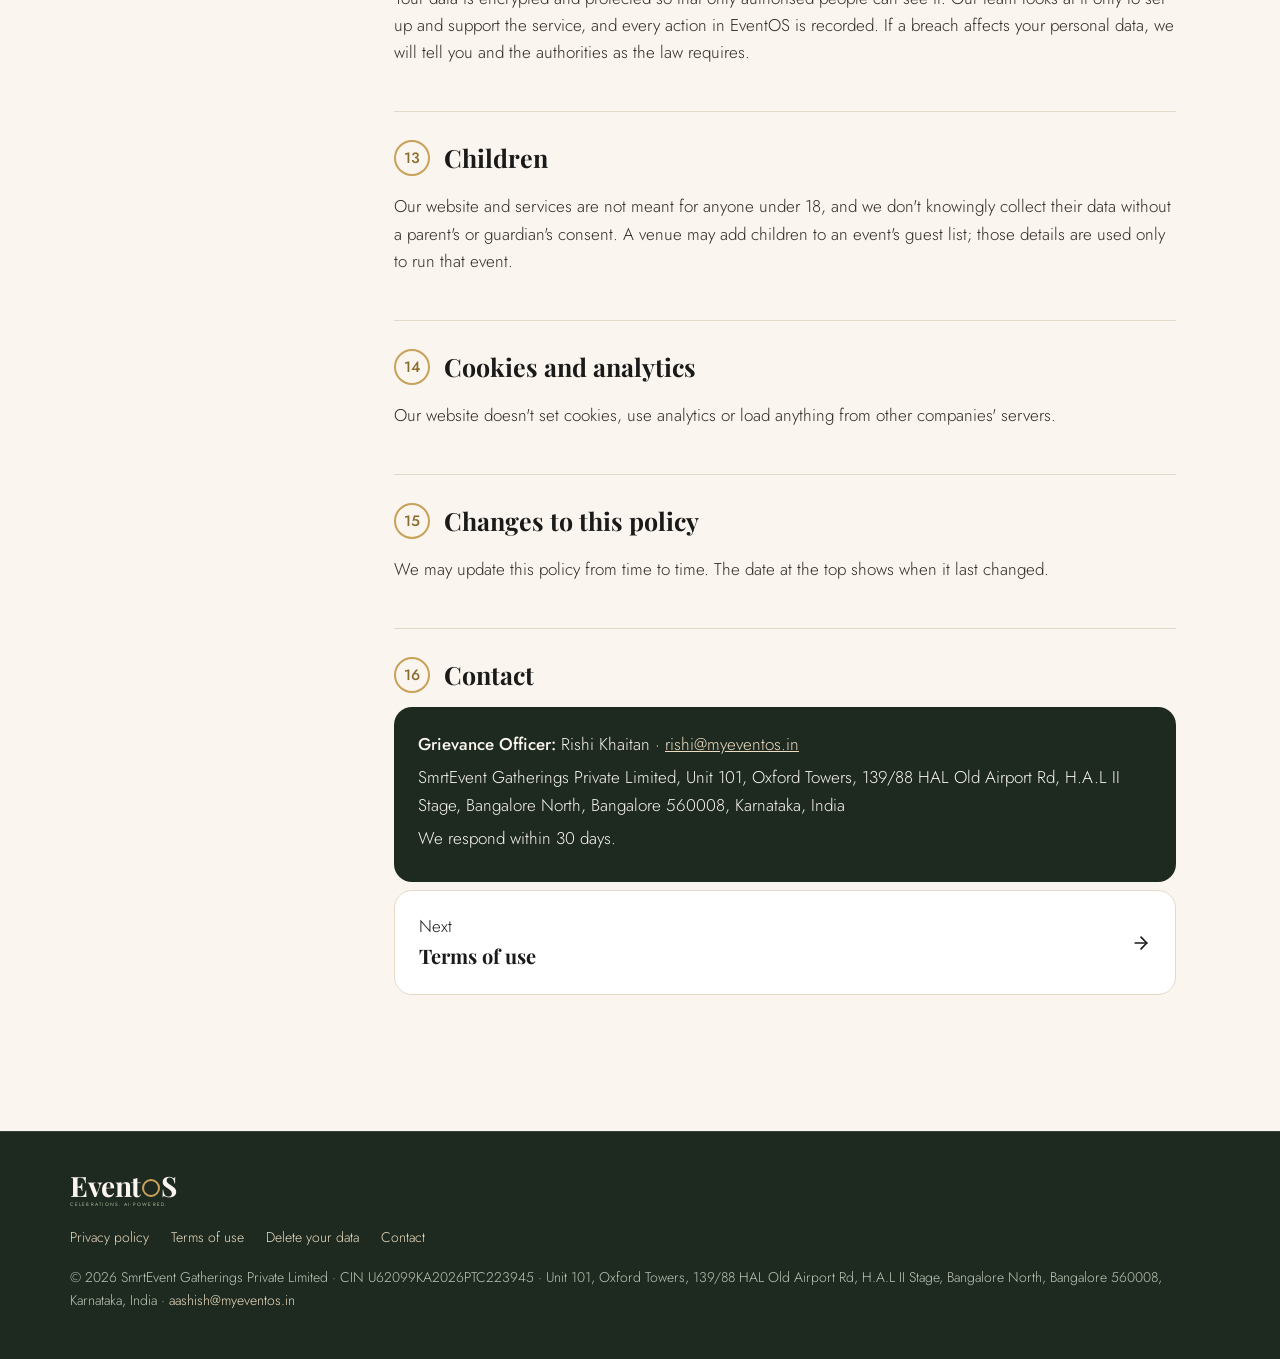
==== commit ef0fc0c2: "fix: show the registered office address from the certificate of incorporation The site showed a shor" ====
--- a/privacy/index.html
+++ b/privacy/index.html
@@ -37,7 +37,7 @@
     <div class="wrap">
       <nav class="switch" aria-label="Legal pages"><a href="../privacy/index.html" aria-current="page">Privacy policy</a><a href="../terms/index.html">Terms of use</a></nav>
       <h1 class="h1">Privacy policy</h1>
-      <p class="updated">Last updated: 24 November 2026</p>
+      <p class="updated">Last updated: 26 November 2026</p>
       <ul class="glance" aria-label="At a glance">
         <li><svg class="i" viewBox="0 0 24 24" aria-hidden="true"><circle cx="12" cy="12" r="10"/><path d="m4.9 4.9 14.2 14.2"/></svg>We never sell your data</li>
         <li><svg class="i" viewBox="0 0 24 24" aria-hidden="true"><rect width="18" height="11" x="3" y="11" rx="2" ry="2"/><path d="M7 11V7a5 5 0 0 1 10 0v4"/></svg>Stored in India, encrypted</li>
@@ -75,7 +75,7 @@
 
       <section id="who">
         <h2><span class="n">1</span>Who we are</h2>
-        <p>EventOS is run by SmrtEvent Gatherings Private Limited ("EventOS", "we", "us"), a company registered in India, CIN U62099KA2026PTC223945, with its registered office at 139, HAL Old Airport Road, Bengaluru, Karnataka 560008, India.</p>
+        <p>EventOS is run by SmrtEvent Gatherings Private Limited ("EventOS", "we", "us"), a company registered in India, CIN U62099KA2026PTC223945, with its registered office at Unit 101, Oxford Towers, 139/88 HAL Old Airport Rd, H.A.L II Stage, Bangalore North, Bangalore 560008, Karnataka, India.</p>
         <p>For anything about your personal data, write to our Grievance Officer at <a href="mailto:rishi@myeventos.in">rishi@myeventos.in</a>.</p>
       </section>
 
@@ -211,7 +211,7 @@
         <h2><span class="n">16</span>Contact</h2>
         <div class="contact-card">
           <p><b>Grievance Officer:</b> Rishi Khaitan · <a href="mailto:rishi@myeventos.in">rishi@myeventos.in</a></p>
-          <p>SmrtEvent Gatherings Private Limited, 139, HAL Old Airport Road, Bengaluru, Karnataka 560008, India</p>
+          <p>SmrtEvent Gatherings Private Limited, Unit 101, Oxford Towers, 139/88 HAL Old Airport Rd, H.A.L II Stage, Bangalore North, Bangalore 560008, Karnataka, India</p>
           <p>We respond within 30 days.</p>
         </div>
         <a class="next" href="../terms/index.html"><span>Next<br><b>Terms of use</b></span><svg class="i" viewBox="0 0 24 24" aria-hidden="true"><path d="M5 12h14"/><path d="m12 5 7 7-7 7"/></svg></a>
@@ -224,7 +224,7 @@
   <div class="wrap">
     <a class="wm" href="../index.html" aria-label="EventOS home"><span class="wm-word">Event<span class="ring" aria-hidden="true"></span>S</span><span class="wm-tag">CELEBRATIONS. AI-POWERED.</span></a>
     <nav aria-label="Legal"><a href="../privacy/index.html">Privacy policy</a><a href="../terms/index.html">Terms of use</a><a href="../privacy/index.html#delete">Delete your data</a><a href="../index.html#contact">Contact</a></nav>
-    <p class="legal">© 2026 SmrtEvent Gatherings Private Limited · CIN U62099KA2026PTC223945 · 139, HAL Old Airport Road, Bengaluru, Karnataka 560008, India · <a href="mailto:aashish@myeventos.in">aashish@myeventos.in</a></p>
+    <p class="legal">© 2026 SmrtEvent Gatherings Private Limited · CIN U62099KA2026PTC223945 · Unit 101, Oxford Towers, 139/88 HAL Old Airport Rd, H.A.L II Stage, Bangalore North, Bangalore 560008, Karnataka, India · <a href="mailto:aashish@myeventos.in">aashish@myeventos.in</a></p>
   </div>
 </footer>
 </body>
